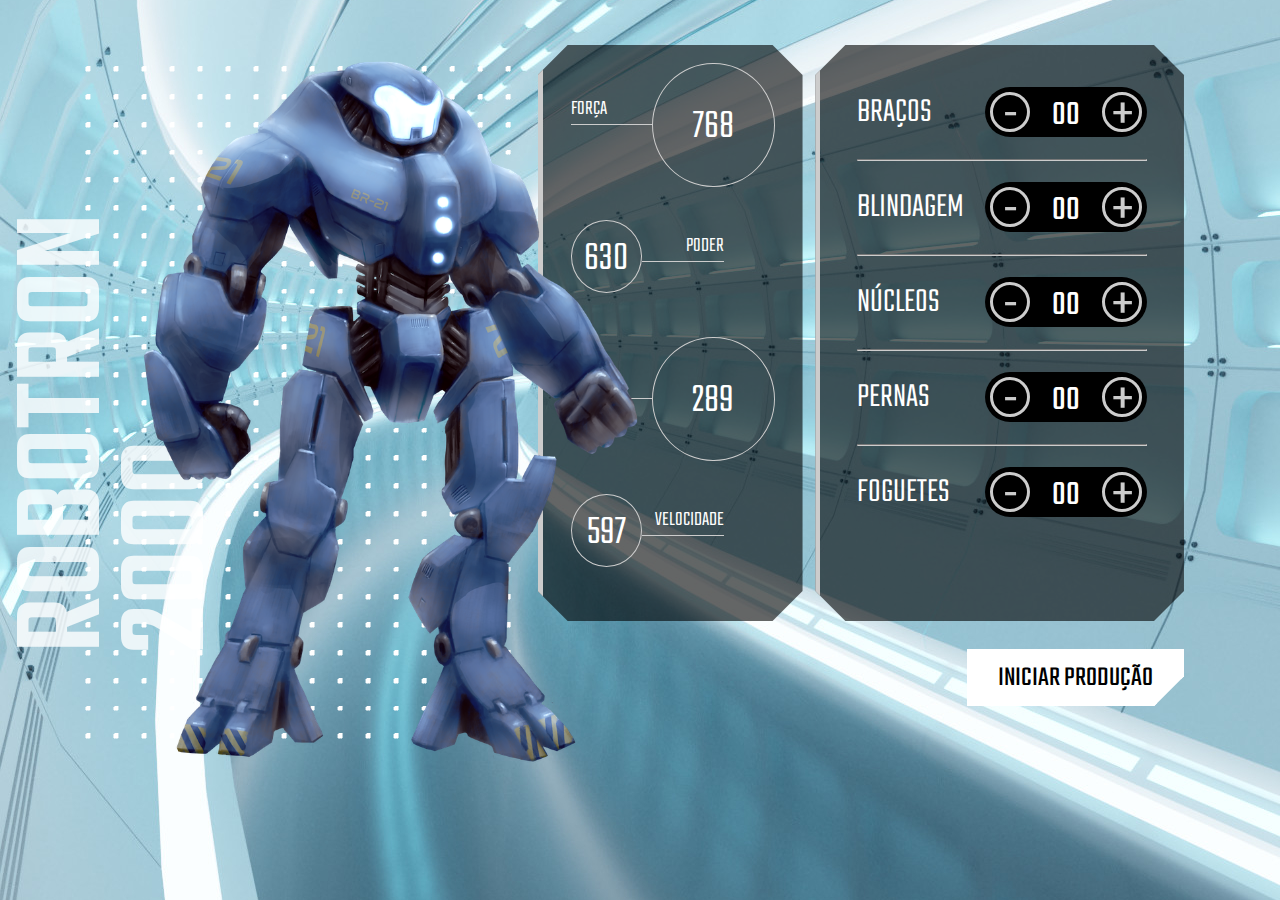
==== index.html @ 9e33d954 "a" ====
<!DOCTYPE html>
<html lang="en">

<head>
    <meta charset="UTF-8">
    <meta http-equiv="X-UA-Compatible" content="IE=edge">
    <meta name="viewport" content="width=device-width, initial-scale=1.0">
    <link rel="shortcut icon" type="image/jpg" href="img/favicon.ico" />
    <title>Robotron 2000</title>

    <link rel="stylesheet" href="css/style.css">
    <link rel="preconnect" href="https://fonts.googleapis.com">
    <link rel="preconnect" href="https://fonts.gstatic.com" crossorigin>
    <link href="https://fonts.googleapis.com/css2?family=Teko:wght@300;500&display=swap" rel="stylesheet">
</head>

<body>
    <main>
        <section class="robotron">
            <img class="robo" src="img/robotron.png" alt="Robotron" id="robotron">
            <figcaption class="titulo">ROBOTRON <br>2000</figcaption>
        </section>

        <section class="box estatisticas">
            <div class="estatistica">
                <p class="estatistica-titulo">Força</p>
                <div class="estatistica-valor">
                    <p class="estatistica-numero">768</p>
                </div>
            </div>
            <div class="estatistica">
                <p class="estatistica-titulo">Poder</p>
                <div class="estatistica-valor">
                    <p class="estatistica-numero">630</p>
                </div>
            </div>
            <div class="estatistica">
                <p class="estatistica-titulo">Energia</p>
                <div class="estatistica-valor">
                    <p class="estatistica-numero">289</p>
                </div>
            </div>
            <div class="estatistica">
                <p class="estatistica-titulo">Velocidade</p>
                <div class="estatistica-valor">
                    <p class="estatistica-numero">597</p>
                </div>
            </div>
        </section>

        <section class="equipamentos">
            <form action="" class="montador">
                <div class="box montador-conteudo">
                    <div class="peca">
                        <label for="" class="peca-titulo">Braços</label>
                        <div class="controle">
                            <buttom class="controle-ajuste" id="subtrair">-</buttom>
                            <input type="text" class="controle-contador" value="00" id="braco">
                            <buttom class="controle-ajuste" id="somar">+</buttom>
                        </div>
                    </div>
                    <hr class="linha">
                    <div class="peca">
                        <label for="" class="peca-titulo">Blindagem</label>
                        <div class="controle">
                            <buttom class="controle-ajuste">-</buttom>
                            <input type="text" class="controle-contador" value="00">
                            <buttom class="controle-ajuste">+</buttom>
                        </div>
                    </div>
                    <hr class="linha">
                    <div class="peca">
                        <label for="" class="peca-titulo">Núcleos</label>
                        <div class="controle">
                            <buttom class="controle-ajuste">-</buttom>
                            <input type="text" class="controle-contador" value="00">
                            <buttom class="controle-ajuste">+</buttom>
                        </div>
                    </div>
                    <hr class="linha">
                    <div class="peca">
                        <label for="" class="peca-titulo">Pernas</label>
                        <div class="controle">
                            <buttom class="controle-ajuste">-</buttom>
                            <input type="text" class="controle-contador" value="00">
                            <buttom class="controle-ajuste">+</buttom>
                        </div>
                    </div>
                    <hr class="linha">
                    <div class="peca">
                        <label for="" class="peca-titulo">Foguetes</label>
                        <div class="controle">
                            <buttom class="controle-ajuste">-</buttom>
                            <input type="text" class="controle-contador" value="00">
                            <buttom class="controle-ajuste">+</buttom>
                        </div>
                    </div>
                </div>
                <input type="submit" value="Iniciar produção" class="producao" id="producao">
            </form>
        </section>
    </main>
    <script src="/js/main.js"></script>
</body>

</html>
---- css/style.css ----
:root {
    --main-cinza: #CCCCCC;
    --main-branco: #FFFFFF;
    --main-preto: #000000;
}

* {
    box-sizing: border-box;
}

body {
    background: url(../img/fundo.jpg);
    background-position: center center;
    background-size: cover cover;
    padding: 0;
    margin: 0;
    font-weight: 300;
}

body, input {
    font-family: 'Teko', sans-serif;
}

main {
    width: 80vw;
    height: 80vh;
    margin: 10vh 8vw 10vh 12vw;
    display: flex;
    gap: 1vw;
}

.robotron {
    background: url(../img/estrutura.png) no-repeat;
    background-position: center center;
    margin: 0;
    flex-basis: 40%;
    position: relative;
}

.robo {
    height: 110%;
    z-index: 1;
    position: absolute;
    left: -20%;
    top: -5%;
}

.titulo {
    transform: rotate(180deg);
    font-weight: 500;
    font-size: 130px;
    position: absolute;
    bottom: 7rem;
    left: -3rem;
    line-height: 0.8;
    writing-mode: vertical-rl;
    text-orientation: mixed;
    color: rgba(255,255,255,0.8)
}

.box {
    background: rgba(0,0,0,0.6);
    clip-path: polygon(calc(100% - 30px) 0, 100% 30px, 100% calc(100% - 30px), calc(100% - 30px) 100%, 30px 100%, 0 calc(100% - 30px), 0 30px, 30px 0);
    border-left: 5px solid var(--main-cinza);
    height: 80%;
}

/****************************** Equipamentos *****/

.equipamentos {
    flex-basis: 32%;
}

.montador {
    height: 100%;;
}

.montador-conteudo {
    padding: 2em 10%;
}

.peca {
    padding: 1em 0;
}

.peca-titulo {
    color: var(--main-branco);
    text-transform: uppercase;
    font-size: 2.5em;
}

.controle {
    background: var(--main-preto);
    border-radius: 25px;
    float: right;
    display: inline-flex;
    padding: 5px;
    align-items: center;
    align-self: flex-end;
}

.controle-contador {
    width: 40px;
    height: 35px;
    background: none;
    border: 0;
    margin: 0 1rem;
    color: var(--main-branco);
    text-align: center;
    font-size: 2.5em;
    display: inline-flex;
    align-items: center;
    padding-top: 8px;
}

.controle-ajuste {
    display: inline-block;
    width: 40px;
    height: 40px;
    line-height: 44px;
    border-radius: 50%;
    color: var(--main-cinza);
    font-size: 4em;
    background: var(--main-preto);
    text-align: center;
    border: 3px solid var(--main-cinza);
    cursor: pointer;
}

.linha {
    border-color: var(--main-cinza);
}

.producao {
    margin-top: 1em;
    font-size: 2em;
    text-transform: uppercase;
    padding: 0.2em 1em;
    float: right;
    border: 3px solid var(--main-branco);
    background: var(--main-branco);
    clip-path: polygon(100% 0, 100% calc(100% - 30px), calc(100% - 30px) 100%, 0 100%, 0 0);
    cursor: pointer;
}

.producao:hover {
    background: var(--main-preto);
    color: var(--main-branco)
}



/****************************** Estatísticas *****/
.estatisticas {
    flex-basis: 23%;
    padding: 2em 2em 0;
}

.estatistica {
    color: var(--main-branco);
    display: flex;
    align-items: flex-start;
    height: 25%;
}

.estatistica-titulo {
    font-size: 1.5em;
    border-bottom: 1px solid var(--main-cinza);
    flex-basis: 40%;
    text-transform: uppercase;
    order: 1
}

.estatistica-valor {
    flex-basis: 60%;
    position: relative;
    margin: 10px 0 0;
    order: 2;
    margin: -10px 0 0;
}

.estatistica-valor::after {
    content: "";
    display: block;
    padding-bottom: 100%;
    border: 1px solid var(--main-cinza);
    border-radius: 50%;
}

.estatistica-numero {
    position: absolute;
    top: 50%;
    transform: translateY(-46%);
    width: 100%;
    line-height: 100%;
    text-align: center;
    font-size: 3em;
    margin: 0;
}

.estatistica:nth-child(2n) .estatistica-titulo {
    order: 2;
    text-align: right;
}

.estatistica:nth-child(2n) .estatistica-valor {
    order: 1;
    flex-basis: 35%;
    margin: 10px 0 0;
}

@media screen and (max-width: 1600px) {
    body { 
        font-size: 14px;
    }
    main {
        width: 90vw;
        height: 80vh;
        margin: 5vh auto;
    }
}

@media screen and (max-width: 1200px) {
    body { 
        font-size: 13px;
    }

    main {
        width: 96vw;
        height: 80vh;
        margin: 10vh auto;
    }
}
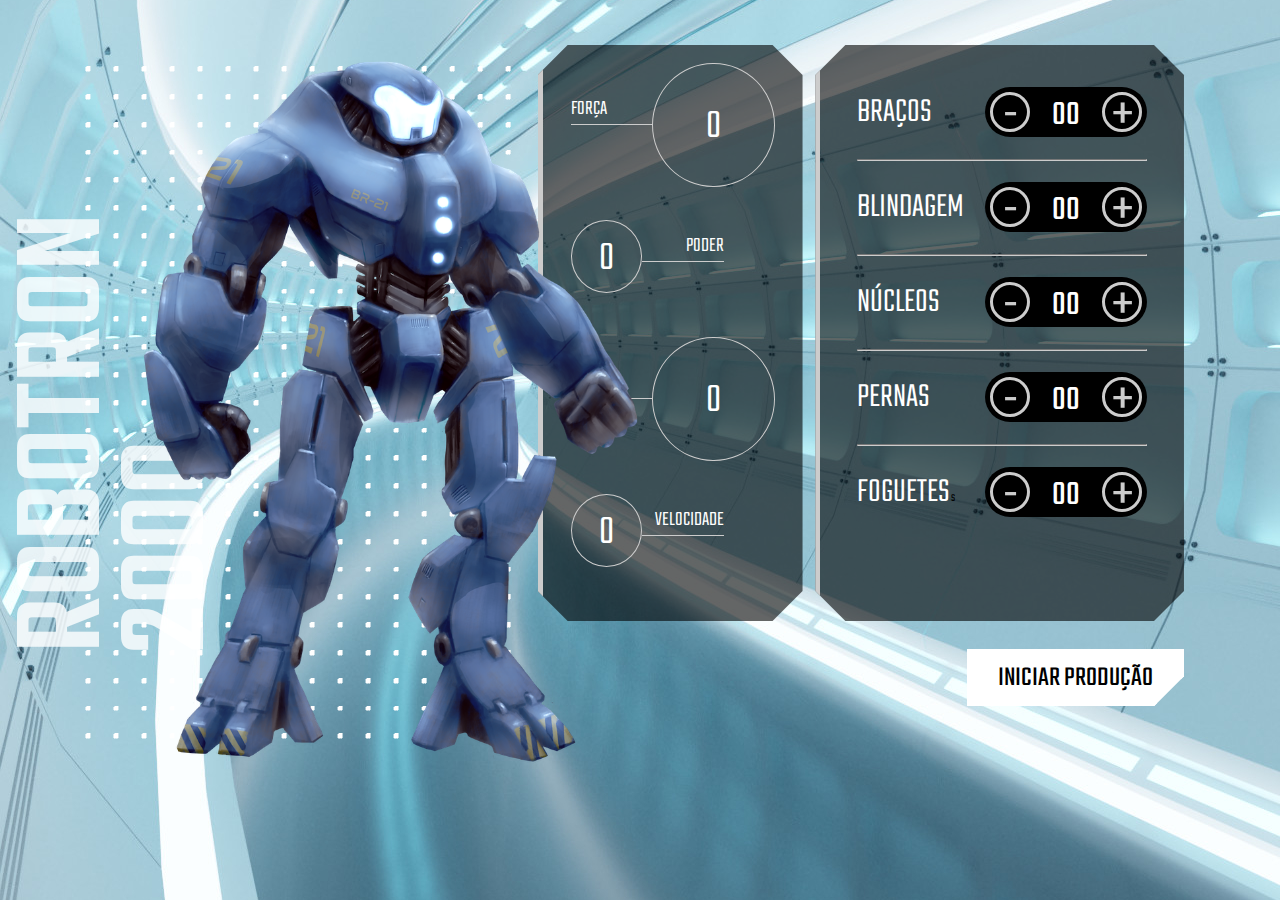
==== commit 7a970f2b: "a" ====
--- a/index.html
+++ b/index.html
@@ -25,25 +25,25 @@
             <div class="estatistica">
                 <p class="estatistica-titulo">Força</p>
                 <div class="estatistica-valor">
-                    <p class="estatistica-numero">768</p>
+                    <p class="estatistica-numero" data-estatistica="forca">0</p>
                 </div>
             </div>
             <div class="estatistica">
                 <p class="estatistica-titulo">Poder</p>
                 <div class="estatistica-valor">
-                    <p class="estatistica-numero">630</p>
+                    <p class="estatistica-numero" data-estatistica="poder">0</p>
                 </div>
             </div>
             <div class="estatistica">
                 <p class="estatistica-titulo">Energia</p>
                 <div class="estatistica-valor">
-                    <p class="estatistica-numero">289</p>
+                    <p class="estatistica-numero"data-estatistica="energia">0</p>
                 </div>
             </div>
             <div class="estatistica">
                 <p class="estatistica-titulo">Velocidade</p>
                 <div class="estatistica-valor">
-                    <p class="estatistica-numero">597</p>
+                    <p class="estatistica-numero"data-estatistica="velocidade">0</p>
                 </div>
             </div>
         </section>
@@ -54,53 +54,54 @@
                     <div class="peca">
                         <label for="" class="peca-titulo">Braços</label>
                         <div class="controle">
-                            <buttom class="controle-ajuste" id="subtrair">-</buttom>
-                            <input type="text" class="controle-contador" value="00" id="braco">
-                            <buttom class="controle-ajuste" id="somar">+</buttom>
+                            <buttom class="controle-ajuste" data-controle="-" data-peca="bracos">-</buttom>
+                            <input type="text" class="controle-contador" value="00" data-contador>
+                            <buttom class="controle-ajuste" data-controle="+" data-peca="bracos">+</buttom>
                         </div>
                     </div>
                     <hr class="linha">
                     <div class="peca">
                         <label for="" class="peca-titulo">Blindagem</label>
                         <div class="controle">
-                            <buttom class="controle-ajuste">-</buttom>
-                            <input type="text" class="controle-contador" value="00">
-                            <buttom class="controle-ajuste">+</buttom>
+                            <buttom class="controle-ajuste" data-controle="-" data-peca="blindagem">-</buttom>
+                            <input type="text" class="controle-contador" value="00" data-contador>
+                            <buttom class="controle-ajuste" data-controle="+" data-peca="blindagem">+</buttom>
                         </div>
                     </div>
                     <hr class="linha">
                     <div class="peca">
                         <label for="" class="peca-titulo">Núcleos</label>
                         <div class="controle">
-                            <buttom class="controle-ajuste">-</buttom>
-                            <input type="text" class="controle-contador" value="00">
-                            <buttom class="controle-ajuste">+</buttom>
+                            <buttom class="controle-ajuste" data-controle="-" data-peca="nucleos">-</buttom>
+                            <input type="text" class="controle-contador" value="00" data-contador>
+                            <buttom class="controle-ajuste" data-controle="+" data-peca="nucleos">+</buttom>
                         </div>
                     </div>
                     <hr class="linha">
                     <div class="peca">
                         <label for="" class="peca-titulo">Pernas</label>
                         <div class="controle">
-                            <buttom class="controle-ajuste">-</buttom>
-                            <input type="text" class="controle-contador" value="00">
-                            <buttom class="controle-ajuste">+</buttom>
+                            <buttom class="controle-ajuste" data-controle="-" data-peca="pernas">-</buttom>
+                            <input type="text" class="controle-contador" value="00" data-contador >
+                            <buttom class="controle-ajuste" data-controle="+" data-peca="pernas">+</buttom>
                         </div>
                     </div>
                     <hr class="linha">
                     <div class="peca">
                         <label for="" class="peca-titulo">Foguetes</label>
                         <div class="controle">
-                            <buttom class="controle-ajuste">-</buttom>
-                            <input type="text" class="controle-contador" value="00">
-                            <buttom class="controle-ajuste">+</buttom>
-                        </div>
+                            <buttom class="controle-ajuste" data-controle="-" data-peca="foguetes">-</buttom>
+                            <input type="text" class="controle-contador" value="00" data-contador >
+                            <buttom class="controle-ajuste" data-controle="+"  data-peca="foguetes">+</buttom>
+                        </div>s
                     </div>
                 </div>
                 <input type="submit" value="Iniciar produção" class="producao" id="producao">
             </form>
         </section>
     </main>
-    <script src="/js/main.js"></script>
+
+    <script src="/js/script.js"></script>
 </body>
 
 </html>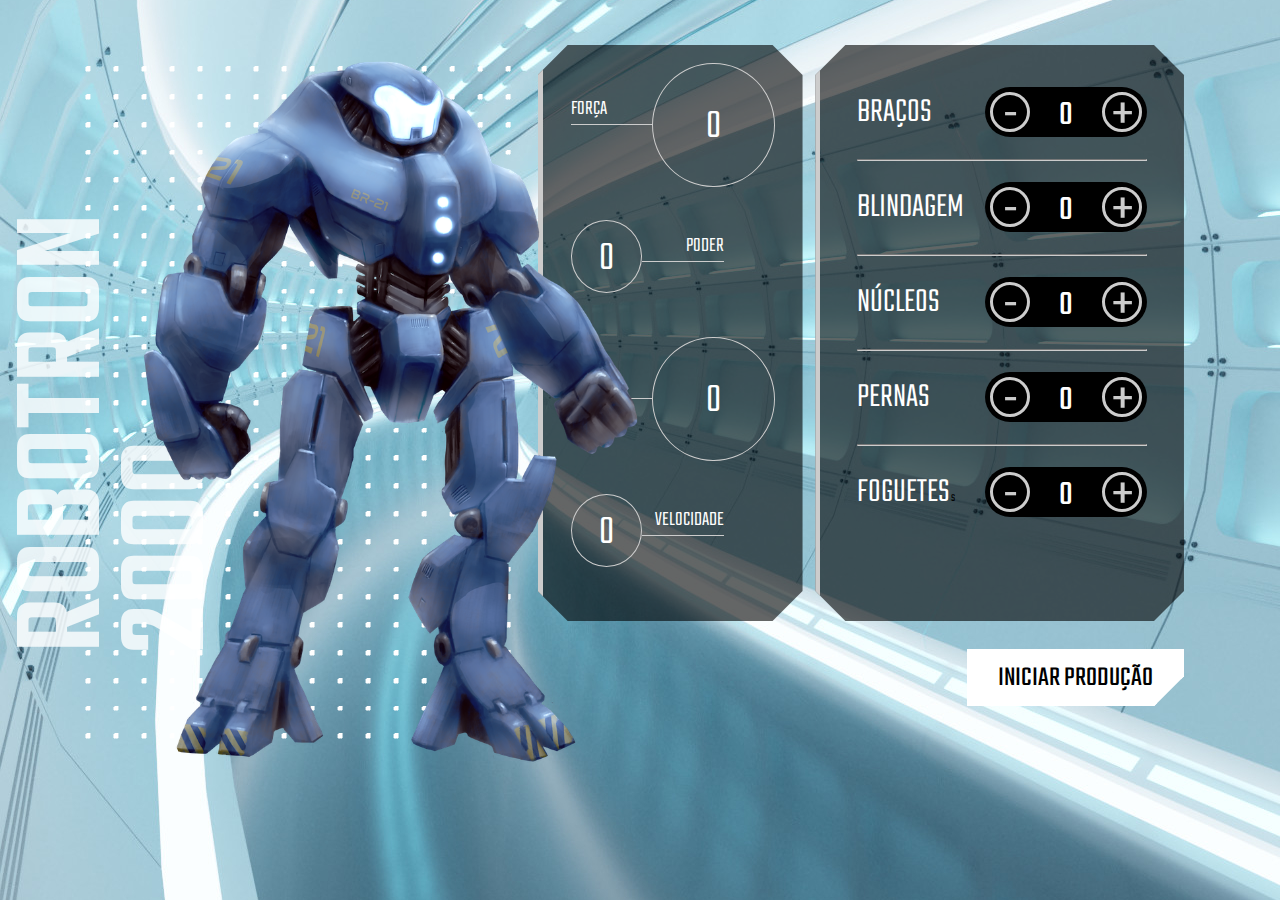
==== commit 5d452f7e: "a" ====
--- a/index.html
+++ b/index.html
@@ -55,7 +55,7 @@
                         <label for="" class="peca-titulo">Braços</label>
                         <div class="controle">
                             <buttom class="controle-ajuste" data-controle="-" data-peca="bracos">-</buttom>
-                            <input type="text" class="controle-contador" value="00" data-contador>
+                            <input type="text" class="controle-contador" value="0" data-contador>
                             <buttom class="controle-ajuste" data-controle="+" data-peca="bracos">+</buttom>
                         </div>
                     </div>
@@ -64,7 +64,7 @@
                         <label for="" class="peca-titulo">Blindagem</label>
                         <div class="controle">
                             <buttom class="controle-ajuste" data-controle="-" data-peca="blindagem">-</buttom>
-                            <input type="text" class="controle-contador" value="00" data-contador>
+                            <input type="text" class="controle-contador" value="0" data-contador>
                             <buttom class="controle-ajuste" data-controle="+" data-peca="blindagem">+</buttom>
                         </div>
                     </div>
@@ -73,7 +73,7 @@
                         <label for="" class="peca-titulo">Núcleos</label>
                         <div class="controle">
                             <buttom class="controle-ajuste" data-controle="-" data-peca="nucleos">-</buttom>
-                            <input type="text" class="controle-contador" value="00" data-contador>
+                            <input type="text" class="controle-contador" value="0" data-contador>
                             <buttom class="controle-ajuste" data-controle="+" data-peca="nucleos">+</buttom>
                         </div>
                     </div>
@@ -82,7 +82,7 @@
                         <label for="" class="peca-titulo">Pernas</label>
                         <div class="controle">
                             <buttom class="controle-ajuste" data-controle="-" data-peca="pernas">-</buttom>
-                            <input type="text" class="controle-contador" value="00" data-contador >
+                            <input type="text" class="controle-contador" value="0" data-contador >
                             <buttom class="controle-ajuste" data-controle="+" data-peca="pernas">+</buttom>
                         </div>
                     </div>
@@ -91,7 +91,7 @@
                         <label for="" class="peca-titulo">Foguetes</label>
                         <div class="controle">
                             <buttom class="controle-ajuste" data-controle="-" data-peca="foguetes">-</buttom>
-                            <input type="text" class="controle-contador" value="00" data-contador >
+                            <input type="text" class="controle-contador" value="0" data-contador >
                             <buttom class="controle-ajuste" data-controle="+"  data-peca="foguetes">+</buttom>
                         </div>s
                     </div>
